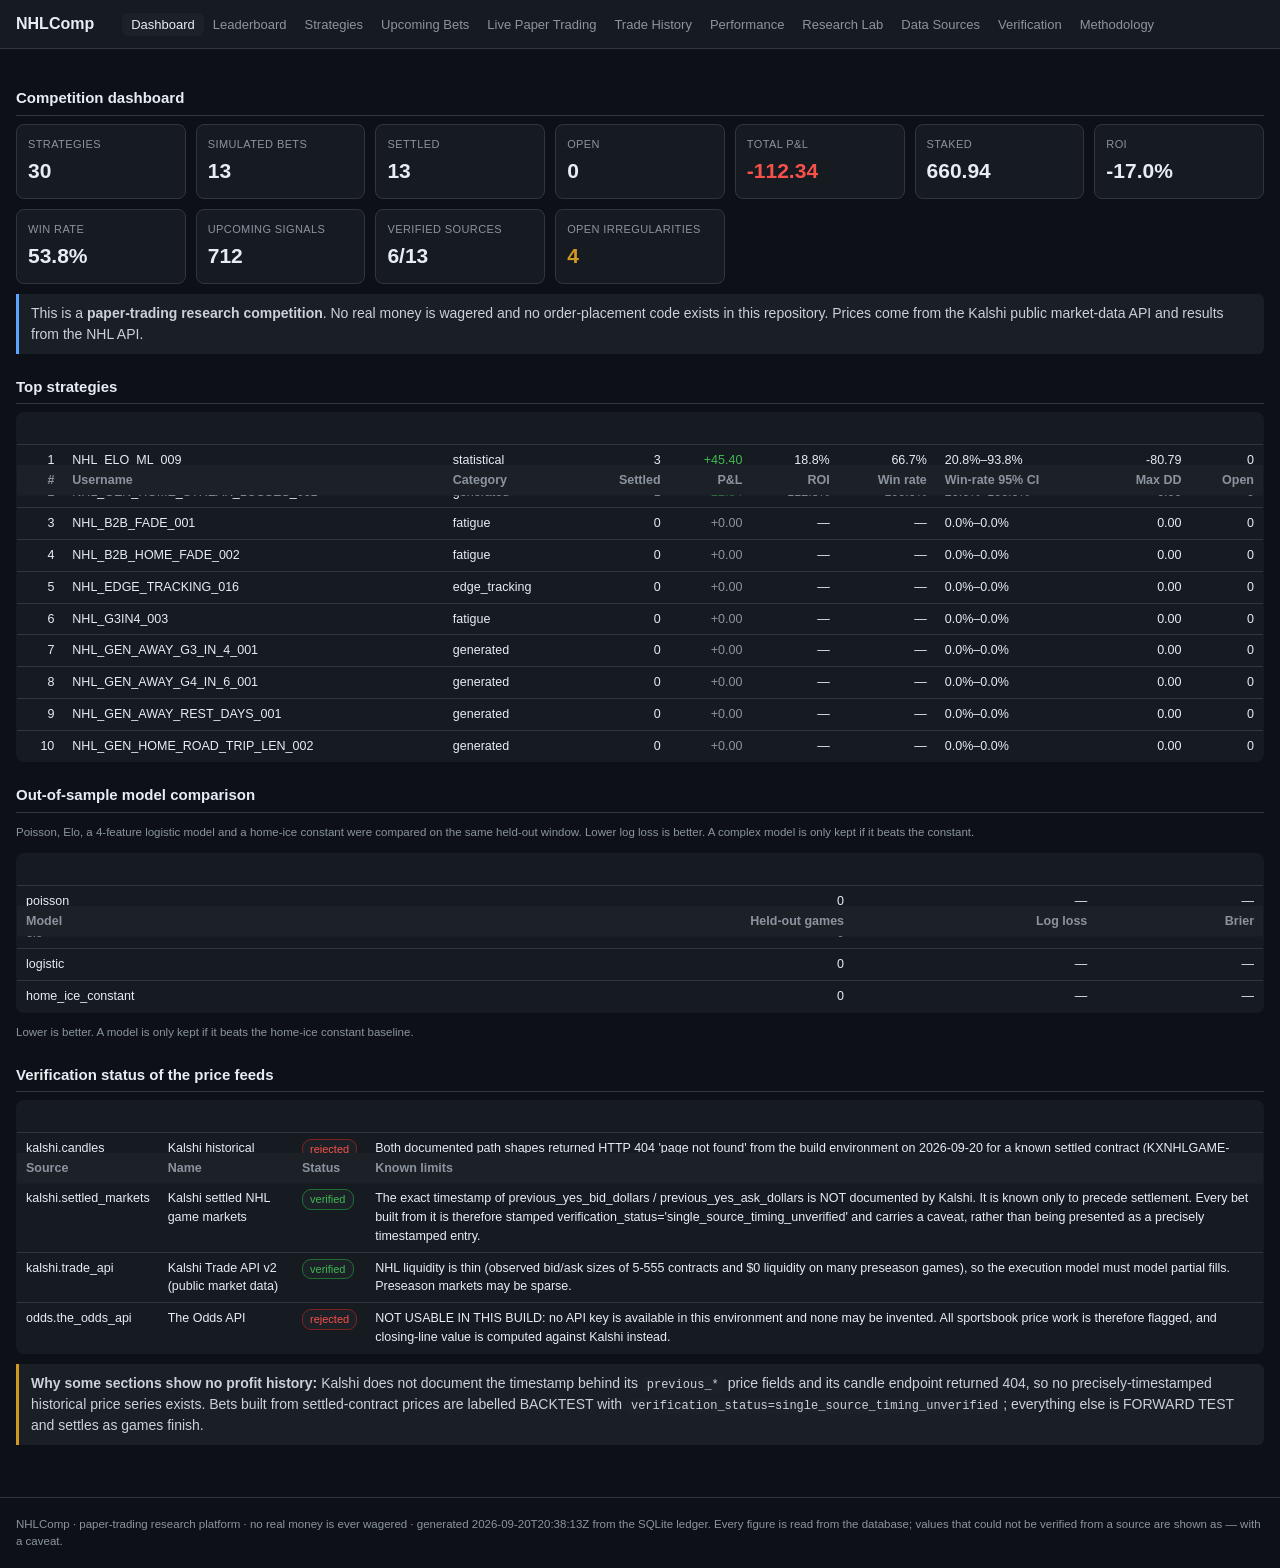
==== index.html @ 0cfa3aa3 "Serve the dashboard at the canonical Pages URL and stop failing the run on deploy The generated site" ====
<!DOCTYPE html>
<html lang="en">
<head>
<meta charset="utf-8">
<meta name="viewport" content="width=device-width, initial-scale=1">
<title>NHLComp — dashboard</title>
<meta http-equiv="refresh" content="0; url=docs/index.html">
<link rel="canonical" href="docs/index.html">
<style>
  body{margin:0;font:16px/1.55 -apple-system,BlinkMacSystemFont,"Segoe UI",Roboto,Helvetica,Arial,sans-serif;
       background:#0f1419;color:#e6e6e6;display:flex;min-height:100vh;align-items:center;justify-content:center}
  main{max-width:44rem;padding:2rem}
  a{color:#5cc8ff}
  code{background:#1b222b;padding:.1rem .35rem;border-radius:3px}
</style>
</head>
<body>
<main>
  <h1>NHLComp</h1>
  <p>Loading the competition dashboard&hellip; if you are not redirected,
     <a href="docs/index.html">open it here</a>.</p>
  <p><small>This repository publishes to GitHub Pages from the <code>main</code> branch root,
     while the generated site lives in <code>docs/</code>. This page exists so the canonical
     URL reaches the dashboard instead of the README.</small></p>
</main>
</body>
</html>
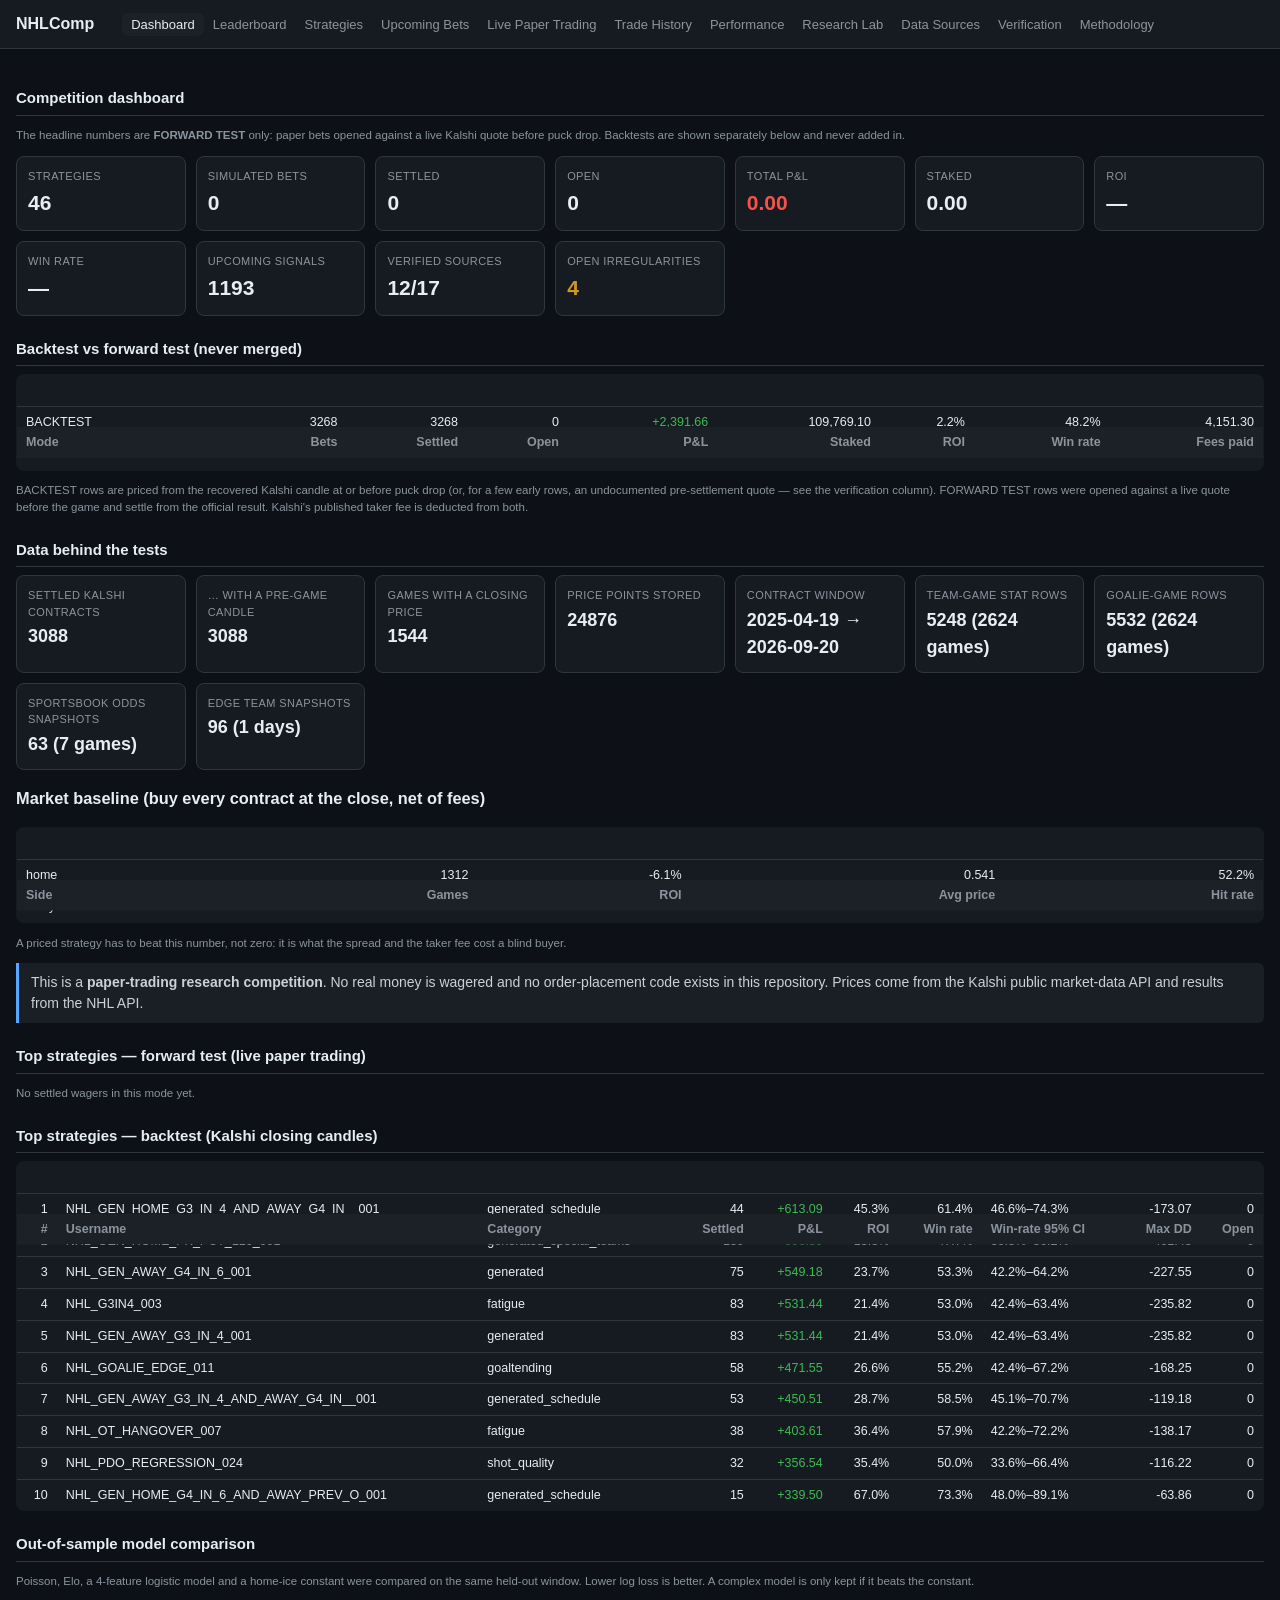
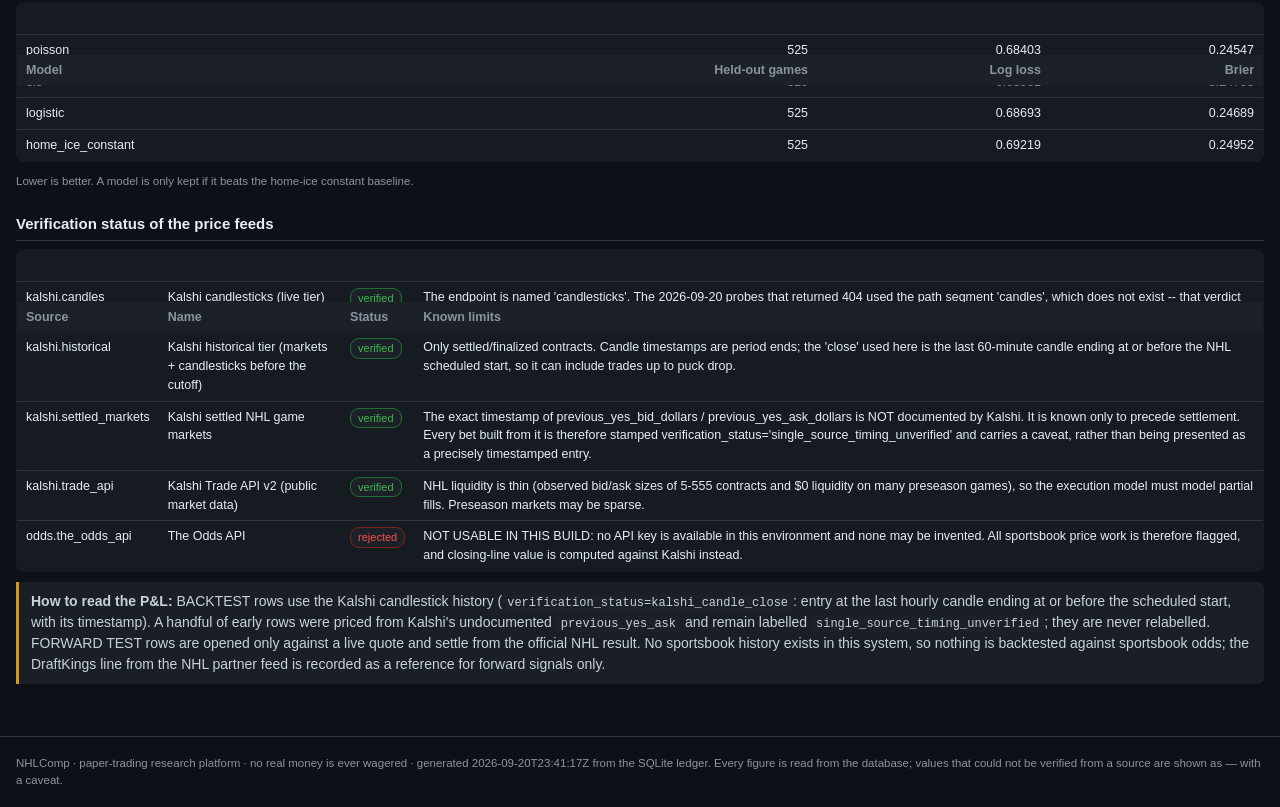
==== commit 37310b68: "Fix GitHub Pages deployment: dedicated deploy job with the github-pages environment The first run on" ====
--- a/index.html
+++ b/index.html
@@ -1,27 +1,8 @@
-<!DOCTYPE html>
-<html lang="en">
-<head>
-<meta charset="utf-8">
-<meta name="viewport" content="width=device-width, initial-scale=1">
-<title>NHLComp — dashboard</title>
+<!doctype html>
+<!-- Safety net for the legacy branch-based Pages build (source: main, path /): send the
+     root to the generated dashboard in docs/.  The Actions-based deployment publishes
+     docs/ itself, in which case this file is never served. -->
+<html lang="en"><head><meta charset="utf-8">
 <meta http-equiv="refresh" content="0; url=docs/index.html">
-<link rel="canonical" href="docs/index.html">
-<style>
-  body{margin:0;font:16px/1.55 -apple-system,BlinkMacSystemFont,"Segoe UI",Roboto,Helvetica,Arial,sans-serif;
-       background:#0f1419;color:#e6e6e6;display:flex;min-height:100vh;align-items:center;justify-content:center}
-  main{max-width:44rem;padding:2rem}
-  a{color:#5cc8ff}
-  code{background:#1b222b;padding:.1rem .35rem;border-radius:3px}
-</style>
-</head>
-<body>
-<main>
-  <h1>NHLComp</h1>
-  <p>Loading the competition dashboard&hellip; if you are not redirected,
-     <a href="docs/index.html">open it here</a>.</p>
-  <p><small>This repository publishes to GitHub Pages from the <code>main</code> branch root,
-     while the generated site lives in <code>docs/</code>. This page exists so the canonical
-     URL reaches the dashboard instead of the README.</small></p>
-</main>
-</body>
-</html>
+<title>NHLComp</title></head>
+<body><p>Redirecting to the <a href="docs/index.html">NHLComp dashboard</a>…</p></body></html>
